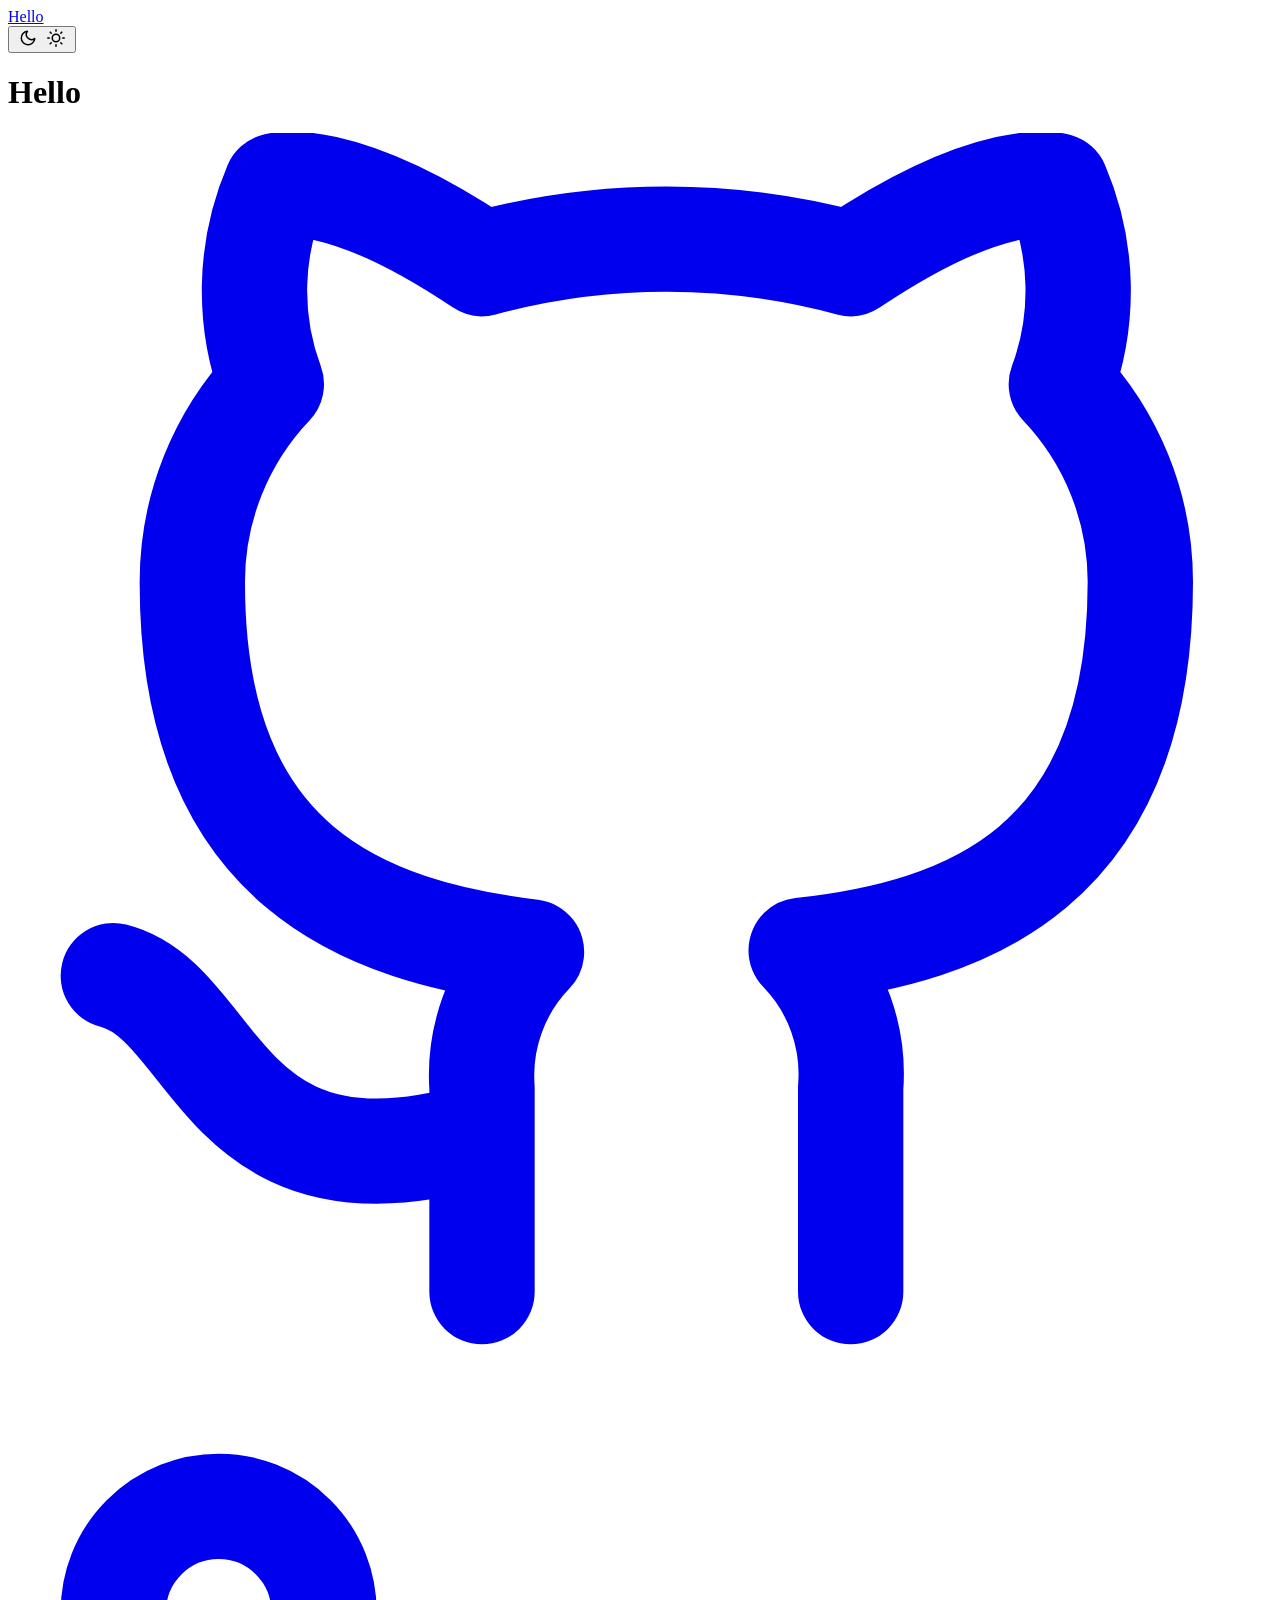
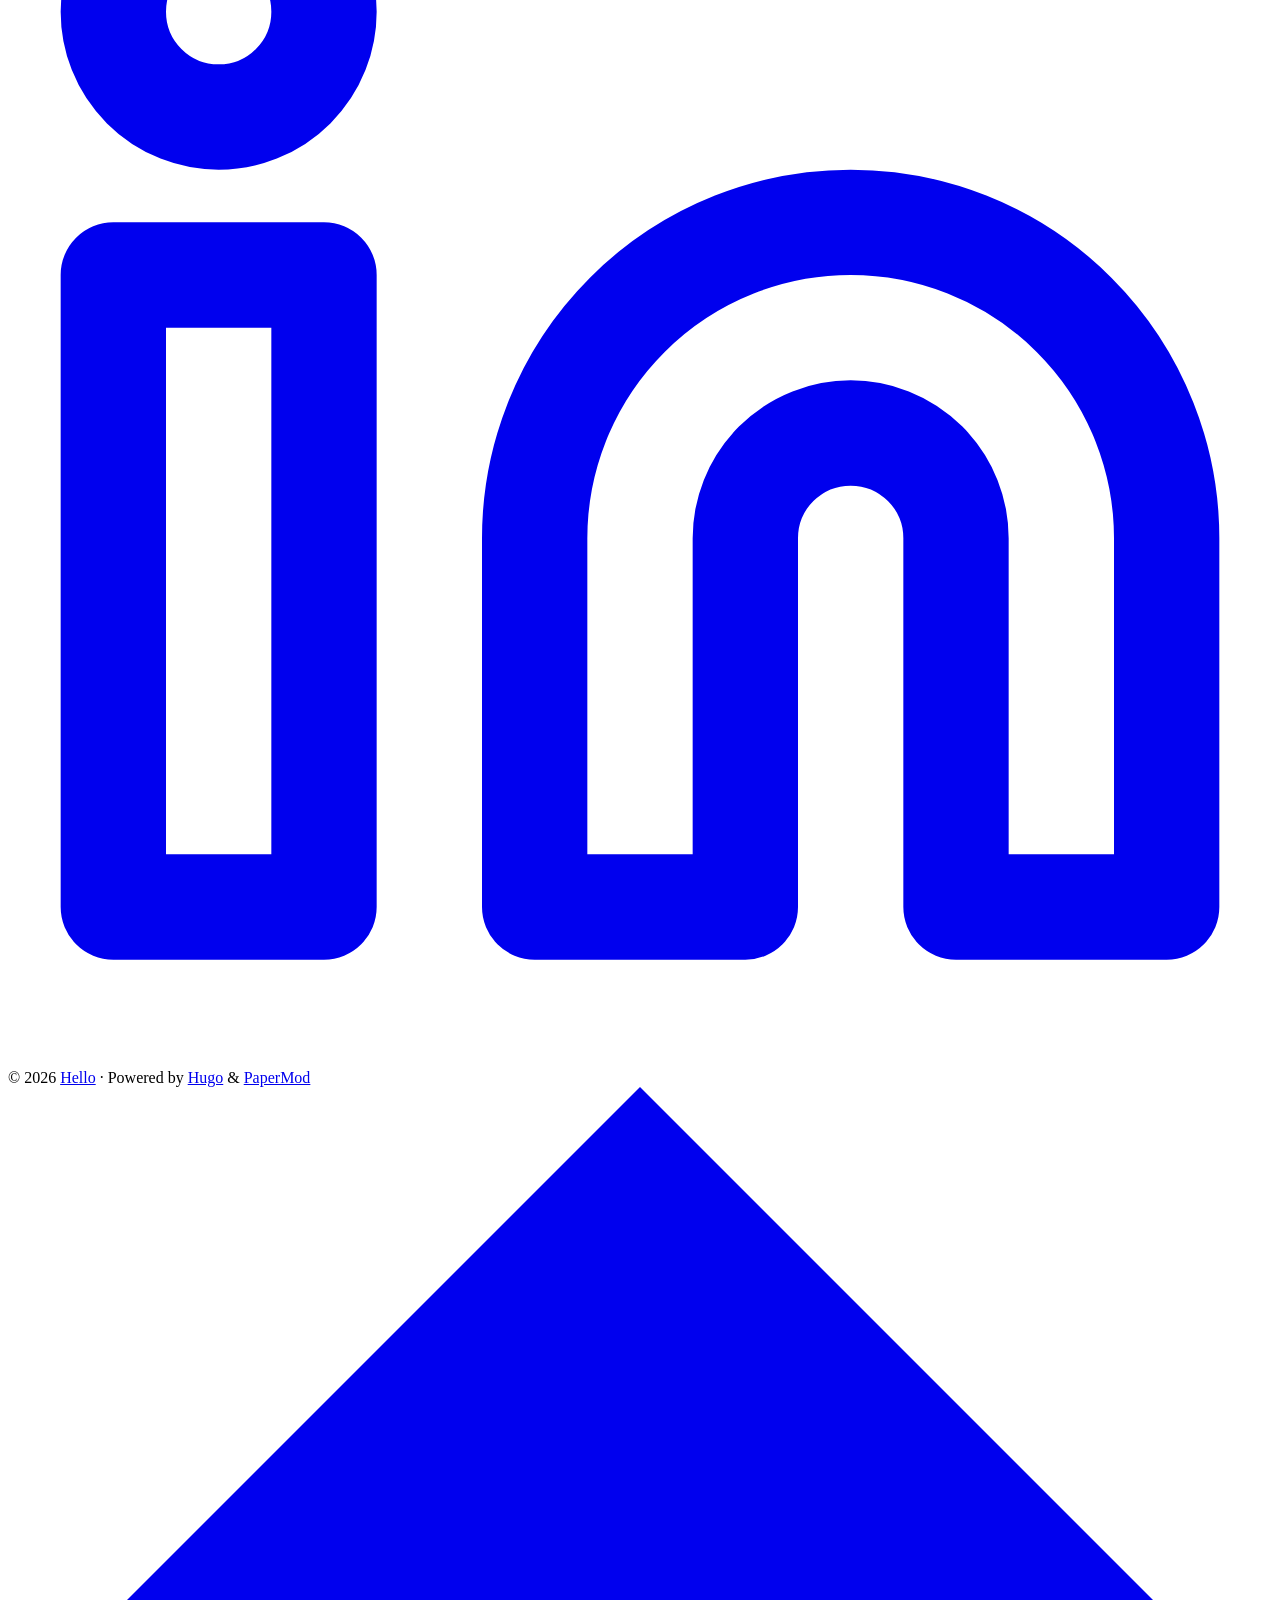
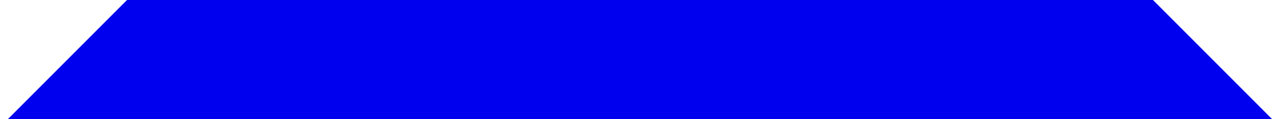
==== public/index.html @ 04efbe9b "." ====
<!DOCTYPE html>
<html lang="en" dir="auto" data-theme="auto">

<head>
	<meta name="generator" content="Hugo 0.157.0"><script src="/livereload.js?mindelay=10&amp;v=2&amp;port=1313&amp;path=livereload" data-no-instant defer></script><meta charset="utf-8">
<meta http-equiv="X-UA-Compatible" content="IE=edge">
<meta name="viewport" content="width=device-width, initial-scale=1, shrink-to-fit=no">
<meta name="robots" content="noindex, nofollow">
<title>Hello</title>

<meta name="description" content="">
<meta name="author" content="">
<link rel="canonical" href="http://localhost:1313/">
<link crossorigin="anonymous" href="/assets/css/stylesheet.da3211e5ef867bf2b75fd5a6515cfed7195c011e8ab735694e203810a827097b.css" integrity="sha256-2jIR5e&#43;Ge/K3X9WmUVz&#43;1xlcAR6KtzVpTiA4EKgnCXs=" rel="preload stylesheet" as="style">
<link rel="icon" href="http://localhost:1313/favicon.ico">
<link rel="icon" type="image/png" sizes="16x16" href="http://localhost:1313/favicon-16x16.png">
<link rel="icon" type="image/png" sizes="32x32" href="http://localhost:1313/favicon-32x32.png">
<link rel="apple-touch-icon" href="http://localhost:1313/apple-touch-icon.png">
<link rel="mask-icon" href="http://localhost:1313/safari-pinned-tab.svg">
<meta name="theme-color" content="#2e2e33">
<meta name="msapplication-TileColor" content="#2e2e33">
<link rel="alternate" type="application/rss+xml" href="http://localhost:1313/index.xml" title="rss">
<link rel="alternate" hreflang="en" href="http://localhost:1313/">
<noscript>
    <style>
        #theme-toggle,
        .top-link {
            display: none;
        }

    </style>
    <style>
        @media (prefers-color-scheme: dark) {
            :root {
                --theme: rgb(29, 30, 32);
                --entry: rgb(46, 46, 51);
                --primary: rgb(218, 218, 219);
                --secondary: rgb(155, 156, 157);
                --tertiary: rgb(65, 66, 68);
                --content: rgb(196, 196, 197);
                --code-block-bg: rgb(46, 46, 51);
                --code-bg: rgb(55, 56, 62);
                --border: rgb(51, 51, 51);
                color-scheme: dark;
            }

            .list {
                background: var(--theme);
            }

            .toc {
                background: var(--entry);
            }
        }

        @media (prefers-color-scheme: light) {
            .list::-webkit-scrollbar-thumb {
                border-color: var(--code-bg);
            }
        }

    </style>
</noscript>
<script>
    if (localStorage.getItem("pref-theme") === "dark") {
        document.querySelector("html").dataset.theme = 'dark';
    } else if (localStorage.getItem("pref-theme") === "light") {
       document.querySelector("html").dataset.theme = 'light';
    } else if (window.matchMedia('(prefers-color-scheme: dark)').matches) {
        document.querySelector("html").dataset.theme = 'dark';
    } else {
        document.querySelector("html").dataset.theme = 'light';
    }

</script>
</head>
<body class="list" id="top">
    <header class="header">
    <nav class="nav">
        <div class="logo">
            <a href="http://localhost:1313/" accesskey="h" title="Hello (Alt + H)">Hello</a>
            <div class="logo-switches">
                <button id="theme-toggle" accesskey="t" title="(Alt + T)" aria-label="Toggle theme">
                    <svg id="moon" xmlns="http://www.w3.org/2000/svg" width="24" height="18" viewBox="0 0 24 24"
                        fill="none" stroke="currentColor" stroke-width="2" stroke-linecap="round"
                        stroke-linejoin="round">
                        <path d="M21 12.79A9 9 0 1 1 11.21 3 7 7 0 0 0 21 12.79z"></path>
                    </svg>
                    <svg id="sun" xmlns="http://www.w3.org/2000/svg" width="24" height="18" viewBox="0 0 24 24"
                        fill="none" stroke="currentColor" stroke-width="2" stroke-linecap="round"
                        stroke-linejoin="round">
                        <circle cx="12" cy="12" r="5"></circle>
                        <line x1="12" y1="1" x2="12" y2="3"></line>
                        <line x1="12" y1="21" x2="12" y2="23"></line>
                        <line x1="4.22" y1="4.22" x2="5.64" y2="5.64"></line>
                        <line x1="18.36" y1="18.36" x2="19.78" y2="19.78"></line>
                        <line x1="1" y1="12" x2="3" y2="12"></line>
                        <line x1="21" y1="12" x2="23" y2="12"></line>
                        <line x1="4.22" y1="19.78" x2="5.64" y2="18.36"></line>
                        <line x1="18.36" y1="5.64" x2="19.78" y2="4.22"></line>
                    </svg>
                </button>
            </div>
        </div>
        <ul id="menu">
        </ul>
    </nav>
</header>
<main class="main"><div class="profile">
    <div class="profile_inner">
        <h1>Hello</h1>
        <span></span><div class="social-icons" >
    <a href="https://github.com/GirishChaulagain" target="_blank" rel="noopener noreferrer me"
        title="Github">
        <svg xmlns="http://www.w3.org/2000/svg" viewBox="0 0 24 24" fill="none" stroke="currentColor" stroke-width="2"
    stroke-linecap="round" stroke-linejoin="round">
    <path
        d="M9 19c-5 1.5-5-2.5-7-3m14 6v-3.87a3.37 3.37 0 0 0-.94-2.61c3.14-.35 6.44-1.54 6.44-7A5.44 5.44 0 0 0 20 4.77 5.07 5.07 0 0 0 19.91 1S18.73.65 16 2.48a13.38 13.38 0 0 0-7 0C6.27.65 5.09 1 5.09 1A5.07 5.07 0 0 0 5 4.77a5.44 5.44 0 0 0-1.5 3.78c0 5.42 3.3 6.61 6.44 7A3.37 3.37 0 0 0 9 18.13V22">
    </path>
</svg>
    </a>
    <a href="https://linkedin.cogm/in/girish7" target="_blank" rel="noopener noreferrer me"
        title="Linkedin">
        <svg xmlns="http://www.w3.org/2000/svg" viewBox="0 0 24 24" fill="none" stroke="currentColor" stroke-width="2"
    stroke-linecap="round" stroke-linejoin="round">
    <path d="M16 8a6 6 0 0 1 6 6v7h-4v-7a2 2 0 0 0-2-2 2 2 0 0 0-2 2v7h-4v-7a6 6 0 0 1 6-6z"></path>
    <rect x="2" y="9" width="4" height="12"></rect>
    <circle cx="4" cy="4" r="2"></circle>
</svg>
    </a>
</div>

    </div>
</div>

    </main>
    
<footer class="footer">
        <span>&copy; 2026 <a href="http://localhost:1313/">Hello</a></span> · 

    <span>
        Powered by
        <a href="https://gohugo.io/" rel="noopener noreferrer" target="_blank">Hugo</a> &
        <a href="https://github.com/adityatelange/hugo-PaperMod/" rel="noopener" target="_blank">PaperMod</a>
    </span>
</footer>
<a href="#top" aria-label="go to top" title="Go to Top (Alt + G)" class="top-link" id="top-link" accesskey="g">
    <svg xmlns="http://www.w3.org/2000/svg" viewBox="0 0 12 6" fill="currentColor">
        <path d="M12 6H0l6-6z" />
    </svg>
</a>

<script>
    let menu = document.getElementById('menu');
    if (menu) {
        
        const scrollPosition = localStorage.getItem("menu-scroll-position");
        if (scrollPosition) {
            menu.scrollLeft = parseInt(scrollPosition, 10);
        }
        
        menu.onscroll = function () {
            localStorage.setItem("menu-scroll-position", menu.scrollLeft);
        }
    }

    document.querySelectorAll('a[href^="#"]').forEach(anchor => {
        anchor.addEventListener("click", function (e) {
            e.preventDefault();
            var id = this.getAttribute("href").substr(1);
            if (!window.matchMedia('(prefers-reduced-motion: reduce)').matches) {
                document.querySelector(`[id='${decodeURIComponent(id)}']`).scrollIntoView({
                    behavior: "smooth"
                });
            } else {
                document.querySelector(`[id='${decodeURIComponent(id)}']`).scrollIntoView();
            }
            if (id === "top") {
                history.replaceState(null, null, " ");
            } else {
                history.pushState(null, null, `#${id}`);
            }
        });
    });

</script>
<script>
    var mybutton = document.getElementById("top-link");
    window.onscroll = function () {
        if (document.body.scrollTop > 800 || document.documentElement.scrollTop > 800) {
            mybutton.style.visibility = "visible";
            mybutton.style.opacity = "1";
        } else {
            mybutton.style.visibility = "hidden";
            mybutton.style.opacity = "0";
        }
    };

</script>
<script>
    document.getElementById("theme-toggle").addEventListener("click", () => {
        const html = document.querySelector("html");
        if (html.dataset.theme === "dark") {
            html.dataset.theme = 'light';
            localStorage.setItem("pref-theme", 'light');
        } else {
            html.dataset.theme = 'dark';
            localStorage.setItem("pref-theme", 'dark');
        }
    })

</script>
</body>

</html>
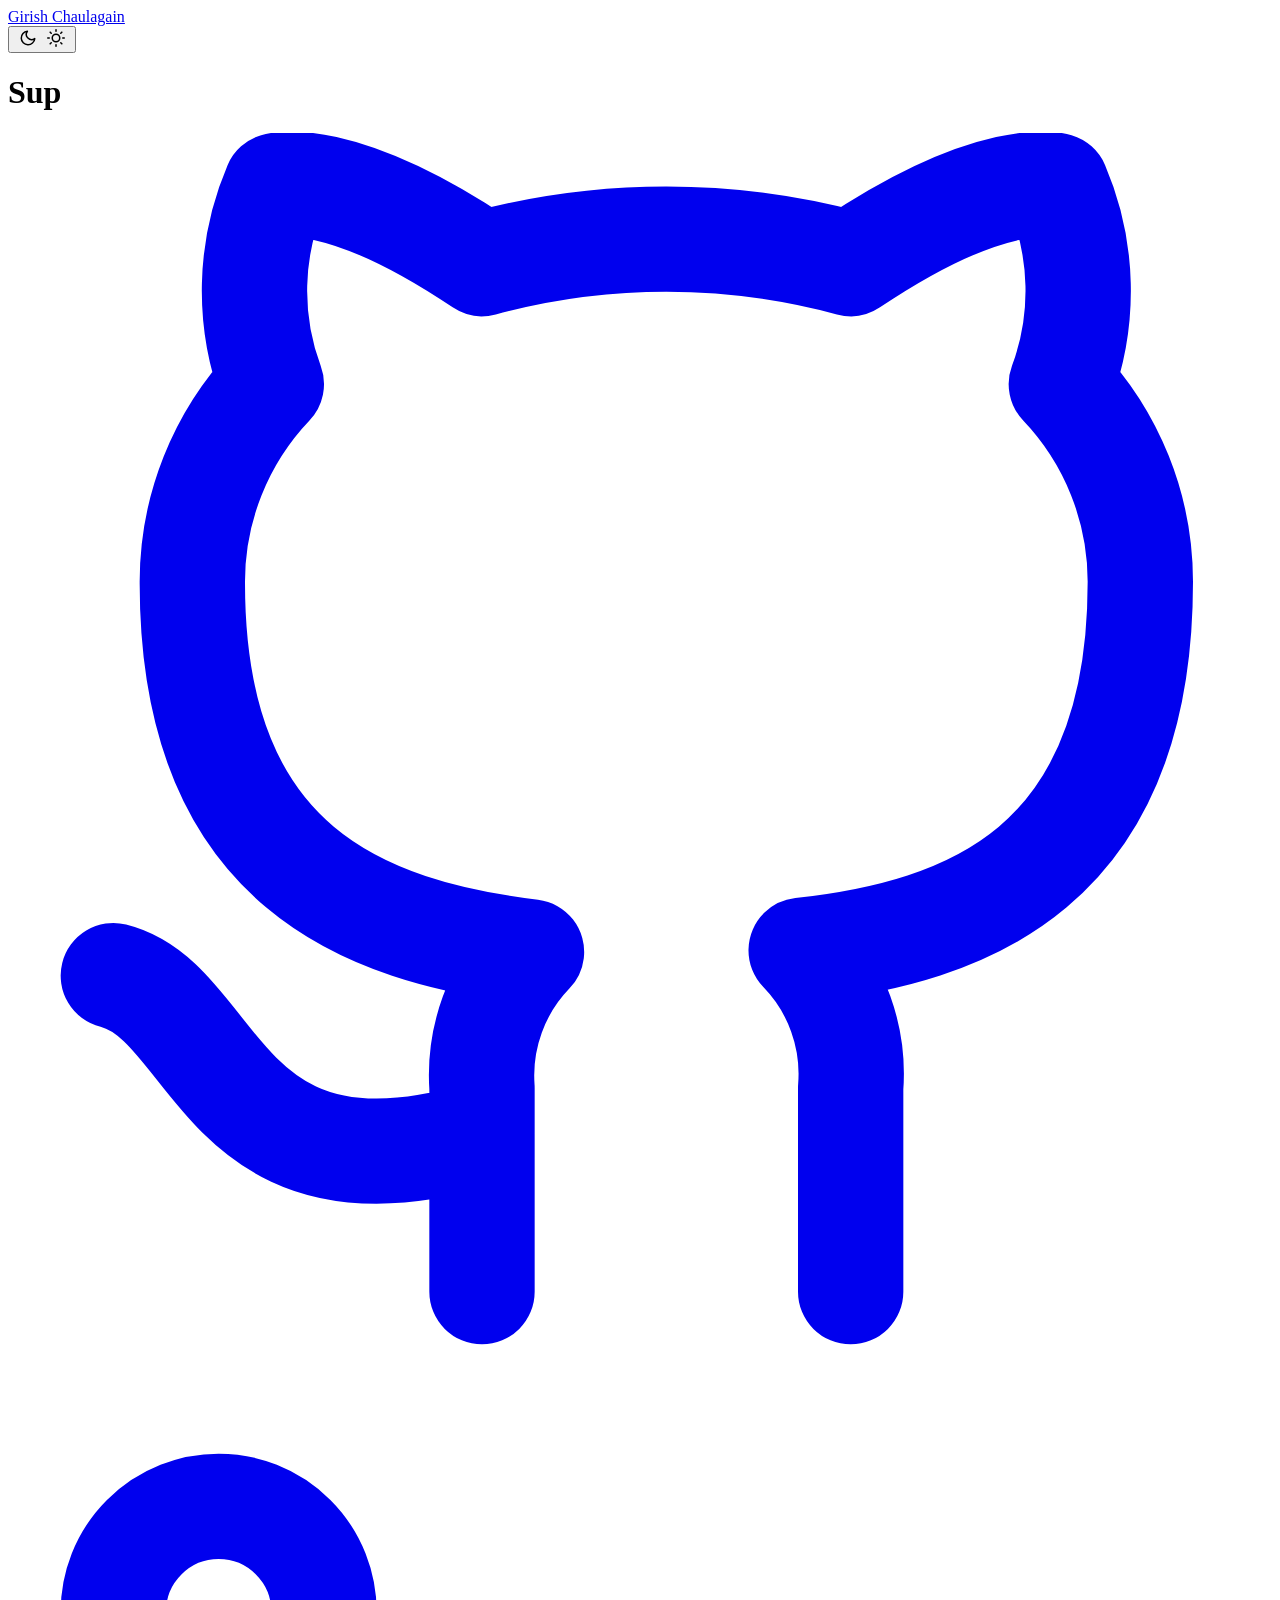
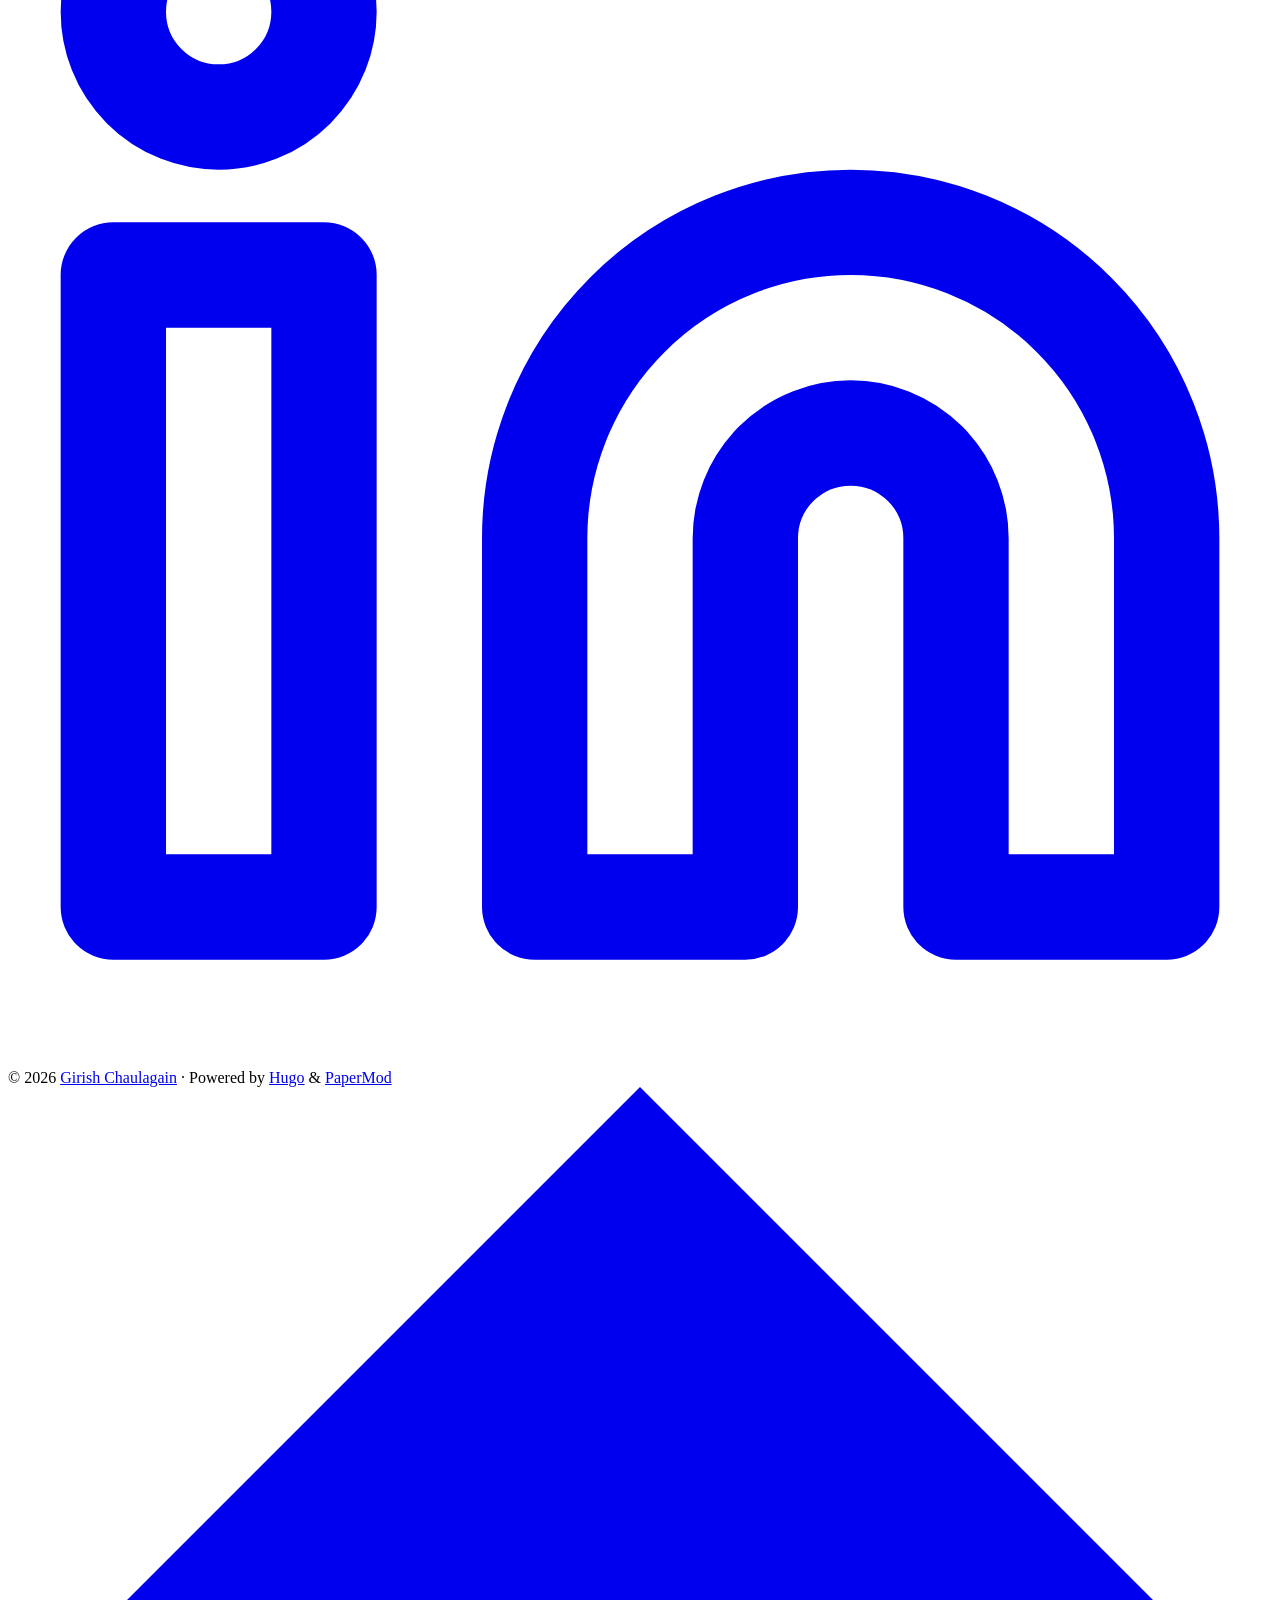
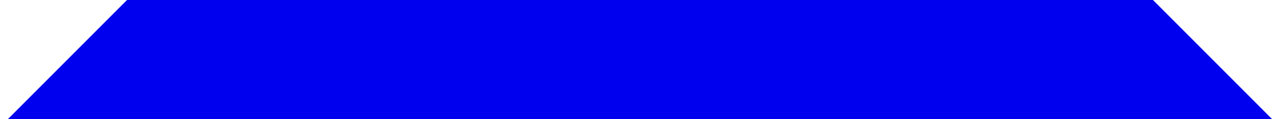
==== commit 7adc26d6: "center a div" ====
--- a/public/index.html
+++ b/public/index.html
@@ -6,12 +6,12 @@
 <meta http-equiv="X-UA-Compatible" content="IE=edge">
 <meta name="viewport" content="width=device-width, initial-scale=1, shrink-to-fit=no">
 <meta name="robots" content="noindex, nofollow">
-<title>Hello</title>
+<title>Girish Chaulagain</title>
 
 <meta name="description" content="">
 <meta name="author" content="">
 <link rel="canonical" href="http://localhost:1313/">
-<link crossorigin="anonymous" href="/assets/css/stylesheet.da3211e5ef867bf2b75fd5a6515cfed7195c011e8ab735694e203810a827097b.css" integrity="sha256-2jIR5e&#43;Ge/K3X9WmUVz&#43;1xlcAR6KtzVpTiA4EKgnCXs=" rel="preload stylesheet" as="style">
+<link crossorigin="anonymous" href="/assets/css/stylesheet.c23e0a827f8f58b9b5fce97cd6f54b85915cf0f30a9fd05a2e3849c909ee565e.css" integrity="sha256-wj4Kgn&#43;PWLm1/Ol81vVLhZFc8PMKn9BaLjhJyQnuVl4=" rel="preload stylesheet" as="style">
 <link rel="icon" href="http://localhost:1313/favicon.ico">
 <link rel="icon" type="image/png" sizes="16x16" href="http://localhost:1313/favicon-16x16.png">
 <link rel="icon" type="image/png" sizes="32x32" href="http://localhost:1313/favicon-32x32.png">
@@ -78,7 +78,7 @@
     <header class="header">
     <nav class="nav">
         <div class="logo">
-            <a href="http://localhost:1313/" accesskey="h" title="Hello (Alt + H)">Hello</a>
+            <a href="http://localhost:1313/" accesskey="h" title="Girish Chaulagain (Alt + H)">Girish Chaulagain</a>
             <div class="logo-switches">
                 <button id="theme-toggle" accesskey="t" title="(Alt + T)" aria-label="Toggle theme">
                     <svg id="moon" xmlns="http://www.w3.org/2000/svg" width="24" height="18" viewBox="0 0 24 24"
@@ -108,7 +108,7 @@
 </header>
 <main class="main"><div class="profile">
     <div class="profile_inner">
-        <h1>Hello</h1>
+        <h1>Sup</h1>
         <span></span><div class="social-icons" >
     <a href="https://github.com/GirishChaulagain" target="_blank" rel="noopener noreferrer me"
         title="Github">
@@ -119,7 +119,7 @@
     </path>
 </svg>
     </a>
-    <a href="https://linkedin.cogm/in/girish7" target="_blank" rel="noopener noreferrer me"
+    <a href="https://linkedin.com/in/girish7" target="_blank" rel="noopener noreferrer me"
         title="Linkedin">
         <svg xmlns="http://www.w3.org/2000/svg" viewBox="0 0 24 24" fill="none" stroke="currentColor" stroke-width="2"
     stroke-linecap="round" stroke-linejoin="round">
@@ -136,7 +136,9 @@
     </main>
     
 <footer class="footer">
-        <span>&copy; 2026 <a href="http://localhost:1313/">Hello</a></span> · 
+    <div id="webring"></div>
+    <script src="https://ringring.rajatdahal.com.np/webring.js"></script>
+        <span>&copy; 2026 <a href="http://localhost:1313/">Girish Chaulagain</a></span> · 
 
     <span>
         Powered by
